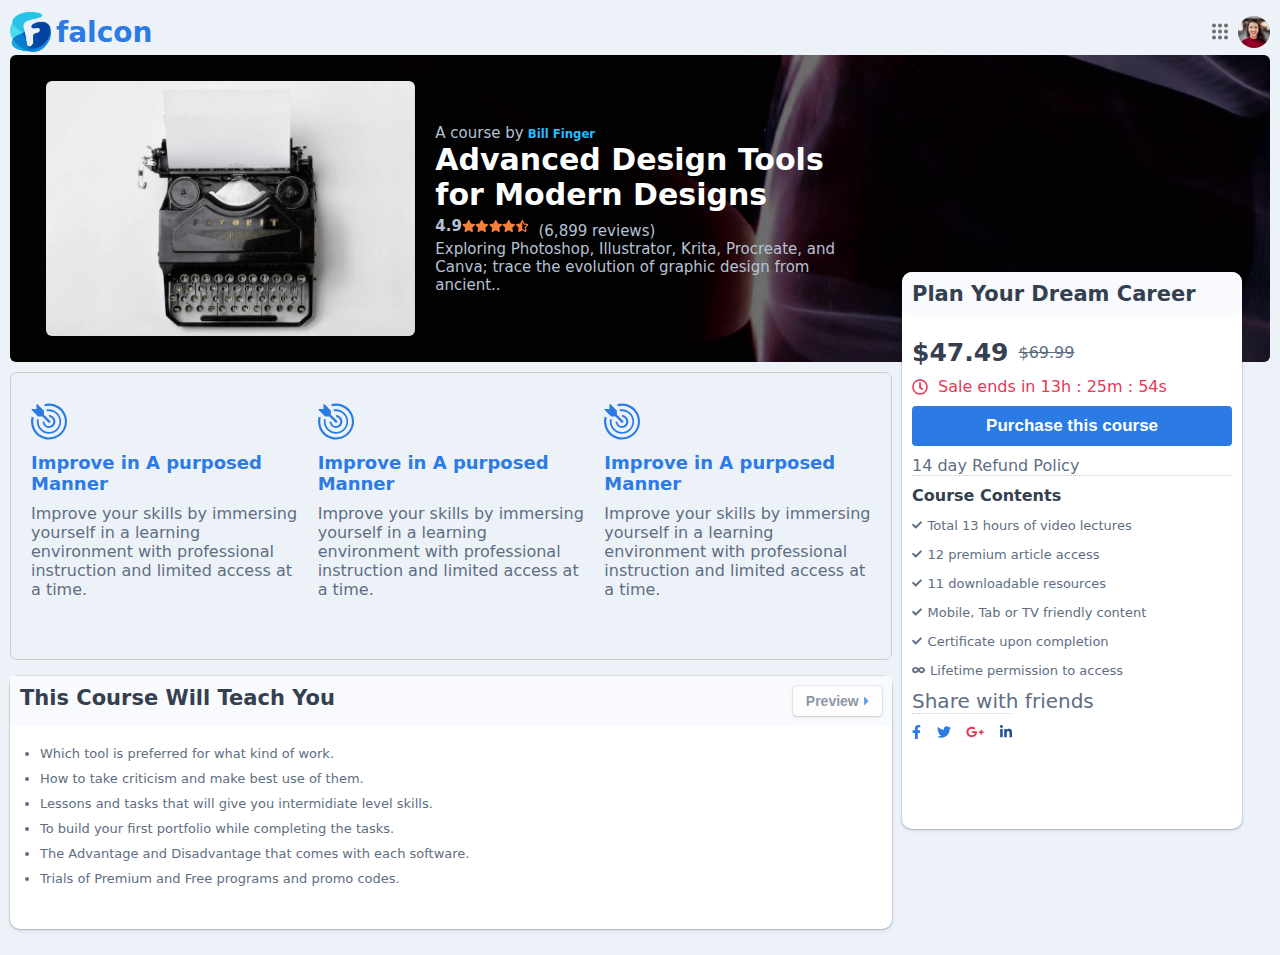
==== courseDetails.html @ 5b6367e1 "first commit" ====
<!DOCTYPE html>
<html lang="en">

<head>
    <meta charset="UTF-8">
    <meta name="viewport" content="width=device-width, initial-scale=1.0">
    <link rel="stylesheet" href="style.css">
    <title>Document</title>
</head>

<body>
    <header class="container">
        <nav class="nav">
            <div class="nav__logoBox">
                <a href="index.html"><img class="nav__logo" src="/assets/falcon.png" alt="falcon logo"></a>
                <span class="nav__logoText">falcon</span>
            </div>

            <ul class="nav__list">
                <li>
                    <img src="/assets/hamburgerMenu.svg" alt="hamburger menu svg">
                </li>
                <li>
                    <img class="userProfil" src="/assets/profilImg.png" alt="profil image">
                </li>
            </ul>
        </nav>
    </header>
    <!-- MAIN -->
    <main class="container">
        <!-- COURSE PREVIEW -->
        <div class="coursepreview container">
            <img src="/assets/course1.png" alt="course image">
            <div class="coursepreview__content">
                <div>
                    <h3>
                        <span class="courseby">A course by</span> Bill Finger
                    </h3>
                    <h1>Advanced Design Tools for Modern Designs</h1>
                </div>
                <div class="course__reviews">
                    <span class="reviewNumbers">4.9</span>
                    <svg class="svg-inline--fa fa-star fa-w-18 text-warning" aria-hidden="true" focusable="false"
                        data-prefix="fa" data-icon="star" role="img" xmlns="http://www.w3.org/2000/svg"
                        viewBox="0 0 576 512" data-fa-i2svg="">
                        <path fill="#f5803e"
                            d="M259.3 17.8L194 150.2 47.9 171.5c-26.2 3.8-36.7 36.1-17.7 54.6l105.7 103-25 145.5c-4.5 26.3 23.2 46 46.4 33.7L288 439.6l130.7 68.7c23.2 12.2 50.9-7.4 46.4-33.7l-25-145.5 105.7-103c19-18.5 8.5-50.8-17.7-54.6L382 150.2 316.7 17.8c-11.7-23.6-45.6-23.9-57.4 0z">
                        </path>
                    </svg>
                    <svg class="svg-inline--fa fa-star fa-w-18 text-warning" aria-hidden="true" focusable="false"
                        data-prefix="fa" data-icon="star" role="img" xmlns="http://www.w3.org/2000/svg"
                        viewBox="0 0 576 512" data-fa-i2svg="">
                        <path fill="#f5803e"
                            d="M259.3 17.8L194 150.2 47.9 171.5c-26.2 3.8-36.7 36.1-17.7 54.6l105.7 103-25 145.5c-4.5 26.3 23.2 46 46.4 33.7L288 439.6l130.7 68.7c23.2 12.2 50.9-7.4 46.4-33.7l-25-145.5 105.7-103c19-18.5 8.5-50.8-17.7-54.6L382 150.2 316.7 17.8c-11.7-23.6-45.6-23.9-57.4 0z">
                        </path>
                    </svg>
                    <svg class="svg-inline--fa fa-star fa-w-18 text-warning" aria-hidden="true" focusable="false"
                        data-prefix="fa" data-icon="star" role="img" xmlns="http://www.w3.org/2000/svg"
                        viewBox="0 0 576 512" data-fa-i2svg="">
                        <path fill="#f5803e"
                            d="M259.3 17.8L194 150.2 47.9 171.5c-26.2 3.8-36.7 36.1-17.7 54.6l105.7 103-25 145.5c-4.5 26.3 23.2 46 46.4 33.7L288 439.6l130.7 68.7c23.2 12.2 50.9-7.4 46.4-33.7l-25-145.5 105.7-103c19-18.5 8.5-50.8-17.7-54.6L382 150.2 316.7 17.8c-11.7-23.6-45.6-23.9-57.4 0z">
                        </path>
                    </svg>
                    <svg class="svg-inline--fa fa-star fa-w-18 text-warning" aria-hidden="true" focusable="false"
                        data-prefix="fa" data-icon="star" role="img" xmlns="http://www.w3.org/2000/svg"
                        viewBox="0 0 576 512" data-fa-i2svg="">
                        <path fill="#f5803e"
                            d="M259.3 17.8L194 150.2 47.9 171.5c-26.2 3.8-36.7 36.1-17.7 54.6l105.7 103-25 145.5c-4.5 26.3 23.2 46 46.4 33.7L288 439.6l130.7 68.7c23.2 12.2 50.9-7.4 46.4-33.7l-25-145.5 105.7-103c19-18.5 8.5-50.8-17.7-54.6L382 150.2 316.7 17.8c-11.7-23.6-45.6-23.9-57.4 0z">
                        </path>
                    </svg>
                    <svg class="svg-inline--fa fa-star-half-alt fa-w-17 text-warning star-icon" aria-hidden="true"
                        focusable="false" data-prefix="fa" data-icon="star-half-alt" role="img"
                        xmlns="http://www.w3.org/2000/svg" viewBox="0 0 536 512" data-fa-i2svg="">
                        <path fill="#f5803e"
                            d="M508.55 171.51L362.18 150.2 296.77 17.81C290.89 5.98 279.42 0 267.95 0c-11.4 0-22.79 5.9-28.69 17.81l-65.43 132.38-146.38 21.29c-26.25 3.8-36.77 36.09-17.74 54.59l105.89 103-25.06 145.48C86.98 495.33 103.57 512 122.15 512c4.93 0 10-1.17 14.87-3.75l130.95-68.68 130.94 68.7c4.86 2.55 9.92 3.71 14.83 3.71 18.6 0 35.22-16.61 31.66-37.4l-25.03-145.49 105.91-102.98c19.04-18.5 8.52-50.8-17.73-54.6zm-121.74 123.2l-18.12 17.62 4.28 24.88 19.52 113.45-102.13-53.59-22.38-11.74.03-317.19 51.03 103.29 11.18 22.63 25.01 3.64 114.23 16.63-82.65 80.38z">
                        </path>
                    </svg>
                    <p class="totalReviews">(6,899 reviews)</p>
                </div>
                <p>
                    Exploring Photoshop, Illustrator, Krita, Procreate, and Canva; trace the evolution of graphic design
                    from
                    ancient..
                </p>
            </div>
        </div>
        <div class="flex3">
            <!-- PRICE BOX -->
            <div class="coursecontent mycard">
                <div class="planDreamBox hiddenForMobiles">
                    <h2>Plan Your Dream Career </h2>
                </div>
                <div class="withpadding">
                    <div class="courseContent__priceBox flex ">
                        <h3 class="courseContent__price">$47.49</h3>
                        <p>$69.99</p>
                    </div>
                    <p class="priceEnd flex"> <svg class="svg-inline--fa fa-clock fa-w-16 me-2" aria-hidden="true"
                            focusable="false" data-prefix="far" data-icon="clock" role="img"
                            xmlns="http://www.w3.org/2000/svg" viewBox="0 0 512 512" data-fa-i2svg="">
                            <path fill="currentColor"
                                d="M256 8C119 8 8 119 8 256s111 248 248 248 248-111 248-248S393 8 256 8zm0 448c-110.5 0-200-89.5-200-200S145.5 56 256 56s200 89.5 200 200-89.5 200-200 200zm61.8-104.4l-84.9-61.7c-3.1-2.3-4.9-5.9-4.9-9.7V116c0-6.6 5.4-12 12-12h32c6.6 0 12 5.4 12 12v141.7l66.8 48.6c5.4 3.9 6.5 11.4 2.6 16.8L334.6 349c-3.9 5.3-11.4 6.5-16.8 2.6z">
                            </path>
                        </svg> Sale ends in 13h : 25m : 54s</p>
                    <button id="btn--purchasecourse" class="mybtn">Purchase this course</button>
                    <p>14 day Refund Policy </p>
                    <ul>
                        <li> Course Contents</li>
                        <li><span> <img src="/assets/checkicon.svg" alt="check icon"> </span>Total 13 hours of video
                            lectures</li>
                        <li><span> <img src="/assets/checkicon.svg" alt="check icon"> </span>12 premium article access
                        </li>
                        <li><span> <img src="/assets/checkicon.svg" alt="check icon"> </span>11 downloadable resources
                        </li>
                        <li><span> <img src="/assets/checkicon.svg" alt="check icon"> </span>Mobile, Tab or TV friendly
                            content
                        </li>
                        <li><span> <img src="/assets/checkicon.svg" alt="check icon"> </span>Certificate upon completion
                        </li>
                        <li><span> <img src="/assets/finite.svg" alt="finite icon"> </span>Lifetime permission to access
                        </li>
                    </ul>
                    <div>
                        <h4>Share with friends</h4>
                        <ul class="socialMediaLinks flex">
                            <li>
                                <img src="/assets/facebook.svg" alt="facebook icon">
                            </li>
                            <li>
                                <img src="/assets/twitterIcon.svg" alt="facebook icon">
                            </li>
                            <li>
                                <img src="/assets/google.svg" alt="facebook icon">
                            </li>
                            <li>
                                <img src="/assets/linkeding.svg" alt="facebook icon">
                            </li>
                        </ul>
                    </div>
                </div>
            </div>
            <div class="wrraper1">

                <!-- COURSE FEATURE -->
                <div class="course-featureBox ">
                    <div class="course-featureCard">
                        <img src="assets/targetIcon.svg" alt="target icon">
                        <h3>Improve in A purposed Manner </h3>
                        <p>Improve your skills by immersing yourself in a learning environment with professional
                            instruction
                            and
                            limited
                            access at a time.</p>
                    </div>
                    <div class="course-featureCard">
                        <img src="assets/targetIcon.svg" alt="target icon">
                        <h3>Improve in A purposed Manner </h3>
                        <p>Improve your skills by immersing yourself in a learning environment with professional
                            instruction
                            and
                            limited
                            access at a time.</p>
                    </div>
                    <div class="course-featureCard">
                        <img src="assets/targetIcon.svg" alt="target icon">
                        <h3>Improve in A purposed Manner </h3>
                        <p>Improve your skills by immersing yourself in a learning environment with professional
                            instruction
                            and
                            limited
                            access at a time.</p>
                    </div>
                </div>
                <!-- COURSE WILL TEACH U -->
                <div class="coursewillTeachu mycard">
                    <div class="coursewillTeachu__header">
                        <h2>This Course Will Teach You </h2>
                        <button class="mybtn  btn--preview flex">
                            <span class="hiddenForMobiles">Preview</span>
                            <img id="arrowIcon" src="/assets/rightArrow.svg" alt="arrow icon">
                        </button>
                    </div>
                    <ul>
                        <li>Which tool is preferred for what kind of work. </li>
                        <li>How to take criticism and make best use of them. </li>
                        <li>
                            Lessons and tasks that will give you intermidiate level skills.
                        </li>
                        <li>
                            To build your first portfolio while completing the tasks.
                        </li>
                        <li>
                            The Advantage and Disadvantage that comes with each software.
                        </li>
                        <li>
                            Trials of Premium and Free programs and promo codes.
                        </li>
                    </ul>
                </div>

            </div>

        </div>
    </main>
</body>

</html>
---- style.css ----
:root {
    --bodyBg: #edf2f9;
    --navbar: rgba(237, 242, 249, 0.96);
    --greenBadge: #00864e;
    --link-color: #2c7be5;
    --headingcolor: #344050;
    --badgeSoftWarningBg: #fde6d8;
    --badgeSoftWarningColor: #9d5228;
    --badge-soft-success-color: #00864e;
    --badge-soft-success-background-color: #ccf6e4;
    --badge-soft-primary-background-color: #d5e5fa;
    --badge-soft-primary-color: #1c4f93;
    --textColor: #5e6e82;
    /* breakpoint */
}



/* GENERAL */

*,
::after,
::before {
    margin: 0;
    padding: 0;
    box-sizing: border-box;
}

html {
    font-size: 62.5%;
}

ul {
    list-style: none;
}

a {
    text-decoration: none;
}

img {
    cursor: pointer;
}

body {
    padding: 10px;
    font-family: system-ui, -apple-system, BlinkMacSystemFont, 'Segoe UI', Roboto, Oxygen, Ubuntu, Cantarell, 'Open Sans', 'Helvetica Neue', sans-serif;
    background-color: var(--bodyBg) !important;
    /* height: 100vh; */
}


/* BADGES */

.mybadge {
    padding: 5px 12px;
    border-radius: 20px;
    font-size: 1.2rem;
    height: 20px !important;
    display: flex;
    width: fit-content;
    /* justify-content: space-between; */
    align-items: center;
    font-weight: 500;
}

.mybadge svg {
    height: 14px;
    margin-inline: 3px !important;
}

#badge__success {
    background-color: var(--badge-soft-primary-background-color) !important;
    color: var(--badge-soft-primary-color);

}

#badge__green {
    background-color: var(--badge-soft-success-background-color);
    color: var(--badge-soft-success-color)
}

#badge__orange {
    background-color: var(--badgeSoftWarningBg);
    color: var(--badgeSoftWarningColor);
}


/* BUTTONS */
.mybtn {
    display: flex;
    font-size: 1.4rem;
    padding: 6px 10px;
    border: none;
    font-weight: 600;
    cursor: pointer;
    border-radius: 4px;
}


.btn--addToWishList {
    border: 1px solid white;
    opacity: 0.7;

    color: #5e6e82;
    background-color: white;
    box-shadow: 0 0 0 1px rgba(43, 45, 80, 0.1), 0 2px 5px 0 rgba(43, 45, 80, 0.08), 0 1px 1.5px 0 rgba(0, 0, 0, 0.07), 0 1px 2px 0 rgba(0, 0, 0, 0.08);


}

.btn--addToCart {
    background-color: var(--link-color);
    color: white;
}

.mybtn img {
    height: 14px;
    margin-right: 3px;
}


/* TYPOGRAPHY */

p {
    font-size: 1.4rem;
    color: var(--textColor);
}

@media screen and (min-width: 768px) {
    p {
        font-size: 1.6rem;
    }
}


h4 {
    font-size: 2rem;
    color: var(--textColor);
    font-weight: 500;
}

h5 {
    color: #2c7be5;
    font-weight: 500;
    font-size: 1.7rem;
}


/* COURSE CARD */
.fa-star-half-alt,
.fa-star {
    height: 12px;
}

.reviewNumbers {
    font-size: 1.5rem;
    font-weight: 600;
}


.onsale {
    margin-inline: 10px !important;
}

@media screen and (min-width: 968px) {

    .homePagemain {
        display: grid;
        grid-template-columns: 1fr 1fr 1fr 1fr;
        column-gap: 1.5rem;
    }


    .gridx2 {
        grid-column: span 3;
    }
}

.course {
    padding: 10px;
    /* max-width: 1000px; */
    /* margin-inline: auto; */
    background-color: white !important;
    margin-bottom: 1.6rem;
    border-radius: 10px;
    box-shadow: 0 0 0 1px rgba(43, 45, 80, 0.1),
        0 2px 5px 0 rgba(43, 45, 80, 0.08),
        0 1px 1.5px 0 rgba(0, 0, 0, 0.07),
        0 1px 2px 0 rgba(0, 0, 0, 0.08);
}

@media screen and (min-width:768px) {
    .course {
        display: grid;
        grid-template-columns: 1fr 1fr 1fr 1fr;
        justify-content: center;
        /* align-items: center; */
        /* align-content: center; */
    }
}

.course__reviews {
    display: flex;
    align-items: center;
}

.course__reviews p {
    margin-left: 10px;
}

.course__priceContainer {
    margin-top: 1rem;
    display: flex;
    justify-content: space-between;
}

.course__price {
    color: #f5803e;
    font-weight: 500;
    font-size: 2.5rem;
}

.course__priceBox {
    display: flex;
    align-items: center;
}

@media screen and (min-width: 768px) {
    .course__priceContainer {
        flex-direction: column;
        /* align-self: center; */
        justify-self: center;
        border: 1px solid #ccc;
        border-radius: 5px;
        padding: 10px 14px;

    }

    .course__desc {
        grid-column: span 2;
        margin-left: 1.8rem;
    }

    .course__desc p {
        margin-block: 10px;
    }

    .course__btnsBox {
        flex-direction: column;
    }

    .course__btnsBox button {
        width: 100%;
        margin-bottom: 5px;
    }
}

.course__priceBox p {
    text-decoration: line-through;
    margin-left: 10px;
}

.course__btnsBox {
    display: flex;
    align-items: center;
}

.course__btnsBox .btn--addToWishList {
    margin-inline: 12px;
}

.course__btnsBox button {
    padding: 9px 12px;
}

.course__image {
    width: 100%;
    height: 100%;
}

.course__badges {
    display: flex;
    margin-block: 16px;
}

.course__badges span {
    margin-right: 10px;
}






/* RESUABLE CLASSES  */


.mycontainer {
    max-width: 1200px;
    margin-inline: auto;
    padding: 10px;
}

.flex {
    display: flex;
    align-items: center;
}


.resetIcon {
    height: 16px;
    margin-right: 6px;
}

.hiddenForMobiles {
    display: none;
}

img {
    object-fit: cover;
}

.mycard {
    padding: 10px;
    border-radius: 10px;
    margin-bottom: 1.6rem;
    background-color: white;
    box-shadow: 0 0 0 1px rgba(43, 45, 80, 0.1), 0 2px 5px 0 rgba(43, 45, 80, 0.08), 0 1px 1.5px 0 rgba(0, 0, 0, 0.07), 0 1px 2px 0 rgba(0, 0, 0, 0.08);

}




@media screen and (min-width: 768px) {
    .hiddenForMobiles {
        display: block;
    }
}

.hiddenForDesktop {
    display: none;
}

@media screen and (max-width: 768px) {
    .hiddenForDesktop {
        display: block;
    }
}



/* FILTER BAR */
/* Style for the custom select container */


.filterBar {
    display: flex !important;
    justify-content: space-between !important;
    /* padding: ; */
    background-image: url(/assets/illustration.png);
    background-repeat: no-repeat;
    background-position: right top;


}

.leftFilerBar {
    display: none;
}


@media screen and (min-width: 968px) {
    .leftFilerBar {
        display: block;
        /* width: 80%; */
        /* justify-self: end; */
    }
}

.filterBar .input-group {
    /* width: 50%; */
}

.filterBar h4 {
    font-size: 1.8rem;
    margin-bottom: 16px;
}

.dropdown {
    width: 100px !important;
    align-self: flex-end;
}




/* NAV */

.nav {
    display: flex;
    justify-content: space-between;
}


.nav__logo {
    height: 40px;
}

.nav__logoBox {
    display: flex;
    align-items: center;
}

.nav__logoText {
    color: #2c7be5;
    font-size: 2.8rem;
    font-weight: 900;
    margin-left: 5px;
}

.userProfil {
    height: 32px;
    width: 32px;
    border-radius: 50%;
    margin-left: 10px;
}


.nav__list {
    display: inherit;
    align-items: center;
}



/* LEFT  FILER BAR */
.selectedFilterOptionBox {
    background-color: rgb(216, 226, 239) !important;
    width: fit-content;
    padding: 4px 8px;
    font-size: 1.3rem;
    margin-block: 2rem;
    text-wrap: nowrap !important;
    border-radius: 4px;
    color: var(--textColor);
    font-weight: bold;

}

.selectedFilterOptionBox svg {
    height: 12px;
    margin-left: 4px;
}

.filterlist {
    border-bottom: 1px solid #cccccc67;
    padding-left: 2rem !important;

    /* width: fit-content !important; */
}

.filterlist-form input {
    /* margin-right: 100px !important; */
}

.resetFilterBox {
    display: flex;
    justify-content: space-between;
}


.btn--reset {
    border: 1px solid var(--textColor) !important;
    font-size: 1.5rem !important;
    color: var(--textColor) !important;
    font-weight: 500 !important;
    padding-inline: 1.3rem !important;
}



.filterlist-form {
    font-size: 1.3rem;
    display: flex !important;
    align-items: center !important;
    margin-bottom: 1.5rem;
    /* width: 80%; */
    justify-content: space-between !important;

}

.filterlist-form img {
    height: 15px;
    margin-right: 10px;
}

.resetFilterBox,
.selectedFilterOptionBox-wrraper {
    margin-left: 2rem !important;
}

.filterlist-form label {
    color: var(--textColor);
    font-weight: bold;
    /* margin-right: 70px !important; */
}

.filterlist-title {
    color: var(--textColor);
    font-size: 1.2rem;
    font-weight: 500;
    margin-bottom: 1.5rem;
}


/* COURSE DETAILS PAGE STYLING */
.course-featureBox {
    border: 1px solid #ccc;
    border-radius: 7px;
}

.course-featureCard {
    text-align: center;
    margin-bottom: 3rem;

}

@media screen and (min-width: 768px) {
    .course-featureBox {
        display: grid;
        grid-template-columns: 1fr 1fr 1fr;
    }

    .course-featureCard {
        text-align: left;
        padding: 2rem 1rem;
    }
}


.course-featureCard h3 {
    color: #2c7be5;
    font-size: 1.8rem;
    margin-block: 10px !important;
}


/* COURSE CONTENT */
.courseContent__price {
    color: var(--headingcolor);
    font-size: 2.5rem;
    margin-right: 10px;
}

.courseContent__priceBox p {
    font-weight: 500;
    text-decoration: line-through;
}

.priceEnd {
    color: rgb(230, 55, 87);

}

.priceEnd svg {
    height: 16px;
    margin-right: 10px !important;
}

#btn--purchasecourse {
    color: white;
    margin-bottom: 1rem;
    background-color: #2c7be5;
    font-size: 1.7rem;
}


.coursecontent {
    /* padding: 20px; */
    padding: 0 !important;
}

.coursecontent ul {
    border-top: 1px dotted #ccc !important;
}

.priceEnd {
    margin-block: 1rem !important;
}

.withpadding {
    padding: 10px !important;
}

.planDreamBox {
    border-radius: 10px !important;
}

.coursecontent ul :first-child {
    color: var(--headingcolor) !important;
    font-weight: bold;
    font-size: 1.6rem !important;
}

.coursecontent ul li {
    color: var(--textColor);
    font-size: 1.3rem;
    margin-block: 10px;
    font-weight: 400;
}

.coursecontent img {
    height: 10px;
}


.socialMediaLinks {
    width: 100px;
    justify-content: space-between;
    align-items: center;
}


.socialMediaLinks li {
    /* padding: 5px; */
    /* border-radius: 50%; */
}

.socialMediaLinks img {

    height: 14px;
}

.course-featureBox {
    margin-block: 16px;
    padding: 10px;
}

.planDreamBox {
    /* background-color: rgb(249, 250, 253); */
}

.planDreamBox h2 {
    font-size: 2.3rem;

}


/* coursewillTeachu */
.coursewillTeachu {
    /* padding: 0 !important; */
    padding-inline: 0 !important;
    padding-bottom: 3px !important;
    padding-top: 0 !important;
}


.coursewillTeachu__header,
.planDreamBox {
    display: flex;
    padding: 10px;
    background-color: rgb(249, 250, 253);

    justify-content: space-between;
    margin-bottom: 1.2rem;
}

.coursewillTeachu__header h2,
.planDreamBox h2 {
    color: var(--headingcolor) !important;
    font-size: 2.1rem;
}

.coursewillTeachu ul li {
    color: var(--textColor);
    font-size: 1.3rem;
    margin-block: 10px;
    font-weight: 400;

}

.coursewillTeachu ul {
    margin: 20px !important;
    /* margin-bottom: 2rem !important; */
    list-style: disc;
    padding-inline: 10px !important;
}



.coursewillTeachu button #arrowIcon {
    /* display: block !important; */
    margin-inline: auto !important;

}

.coursewillTeachu button span {
    margin-right: 5px !important;
}

.coursewillTeachu button {

    border: 1px solid white;
    opacity: 0.7;
    color: #5e6e82;
    background-color: white;
    padding-inline: 12px !important;
    box-shadow: 0 0 0 1px rgba(43, 45, 80, 0.1), 0 2px 5px 0 rgba(43, 45, 80, 0.08), 0 1px 1.5px 0 rgba(0, 0, 0, 0.07), 0 1px 2px 0 rgba(0, 0, 0, 0.08);
}


.coursewillTeachu ul:last-child {
    margin-bottom: 40px !important;
}

/* COURSE PREVIEW */
.coursepreview {
    /* background-color: black; */
    padding: 16px;
    background-image: url("/assets/coursepreviewbg.png") !important;
    background-position: center;
}

.coursepreview h3 {
    color: rgb(39, 188, 253);
}


.coursepreview .reviewNumbers {
    color: rgb(182, 193, 210) !important;

}

.coursepreview .totalReviews {
    color: rgb(39, 188, 253);
    margin-top: 10px;

}

.coursepreview h1 {
    font-size: 3rem;
    color: white !important;
    font-weight: bold;
}

.coursepreview p,
.courseby {
    /* color: var(--textColor) !important; */
    font-size: 1.5rem;
    font-weight: 500;
    color: rgb(182, 193, 210) !important;
}

.coursepreview img {
    width: 90%;
    display: inline-block;
    margin: 10px;
    border-radius: 6px;

}



.coursepreview {
    border-radius: 6px;
}


@media (min-width: 768px) {
    .coursepreview {
        display: grid;
        grid-template-columns: 1fr 1fr 1fr;
        align-items: center;
        justify-items: center;
    }

}


/* .coursepreview__content {
     !important;
} */

/* FIX STYLES */


.mybadge {
    white-space: nowrap;
}

.course {
    cursor: pointer;
}

a {
    text-decoration: none !important;
}

.gridx3 {
    display: grid;
    grid-template-columns: 1fr 1fr 1fr;
    grid-template-rows: 1fr 1fr;
}





.course-featureBox {
    margin-top: 1rem;
}


@media screen and (min-width:786px) {

    .wrraper1 {
        width: 70% !important;
    }

    .flex3 {
        display: flex;
        gap: 1rem;
    }

    .coursecontent {
        margin-top: 1rem !important;
        /* width: 100%; */
        width: 27%;
        position: relative;
        bottom: 10rem;
        order: 2 !important;
    }
}

#btn--purchasecourse {
    padding: 10px;
    /* Adjust the value to match your button's height */

    width: 100%;
    /* text-align: center !important; */
    display: flex;
    justify-content: center;
    align-items: center;
}
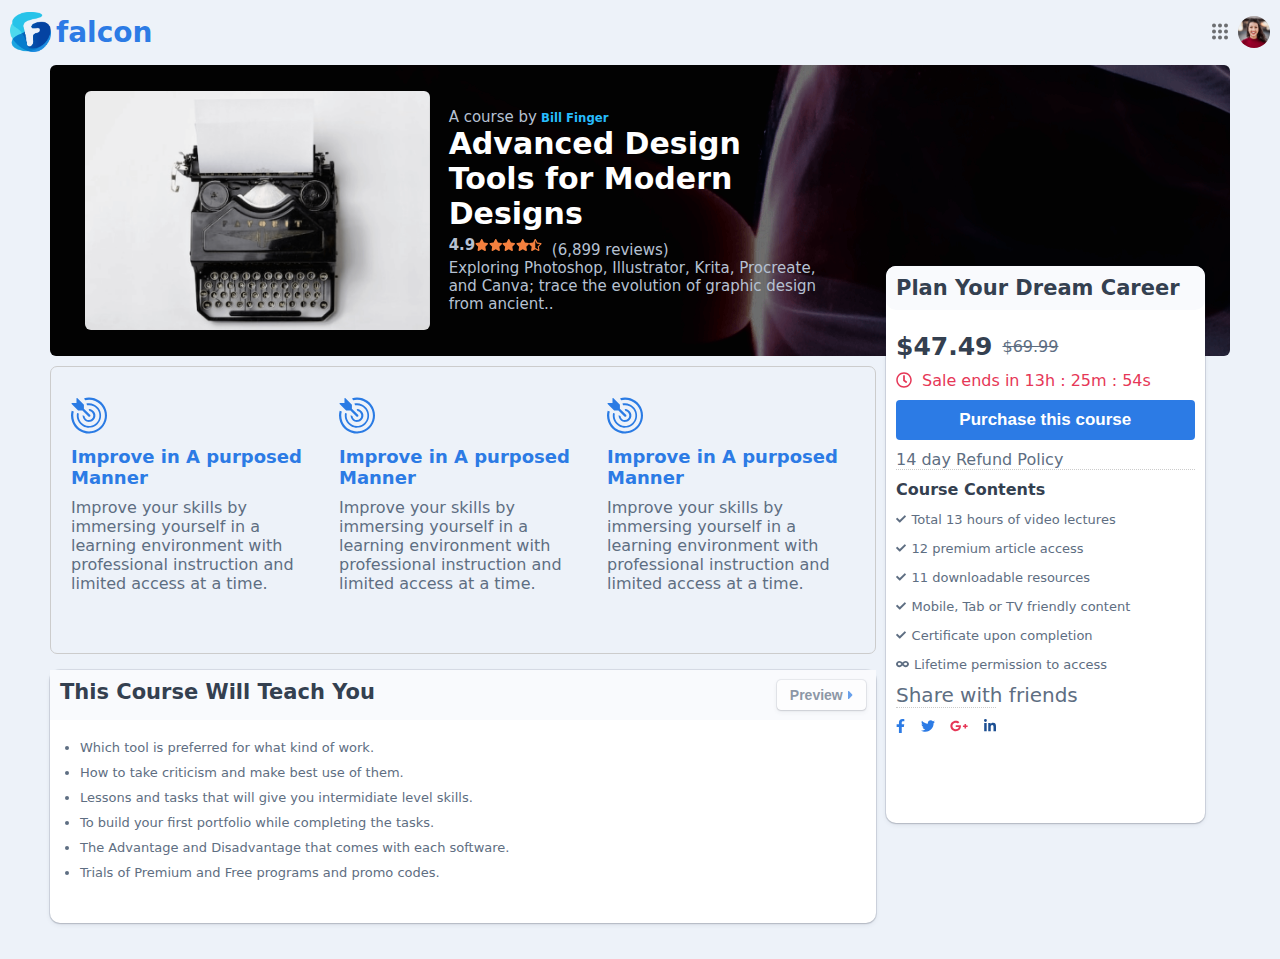
==== commit 0cd9db60: "more fix" ====
--- a/courseDetails.html
+++ b/courseDetails.html
@@ -27,9 +27,9 @@
         </nav>
     </header>
     <!-- MAIN -->
-    <main class="container">
+    <main class="mycontainer">
         <!-- COURSE PREVIEW -->
-        <div class="coursepreview container">
+        <div class="coursepreview mycontainer">
             <img src="/assets/course1.png" alt="course image">
             <div class="coursepreview__content">
                 <div>
